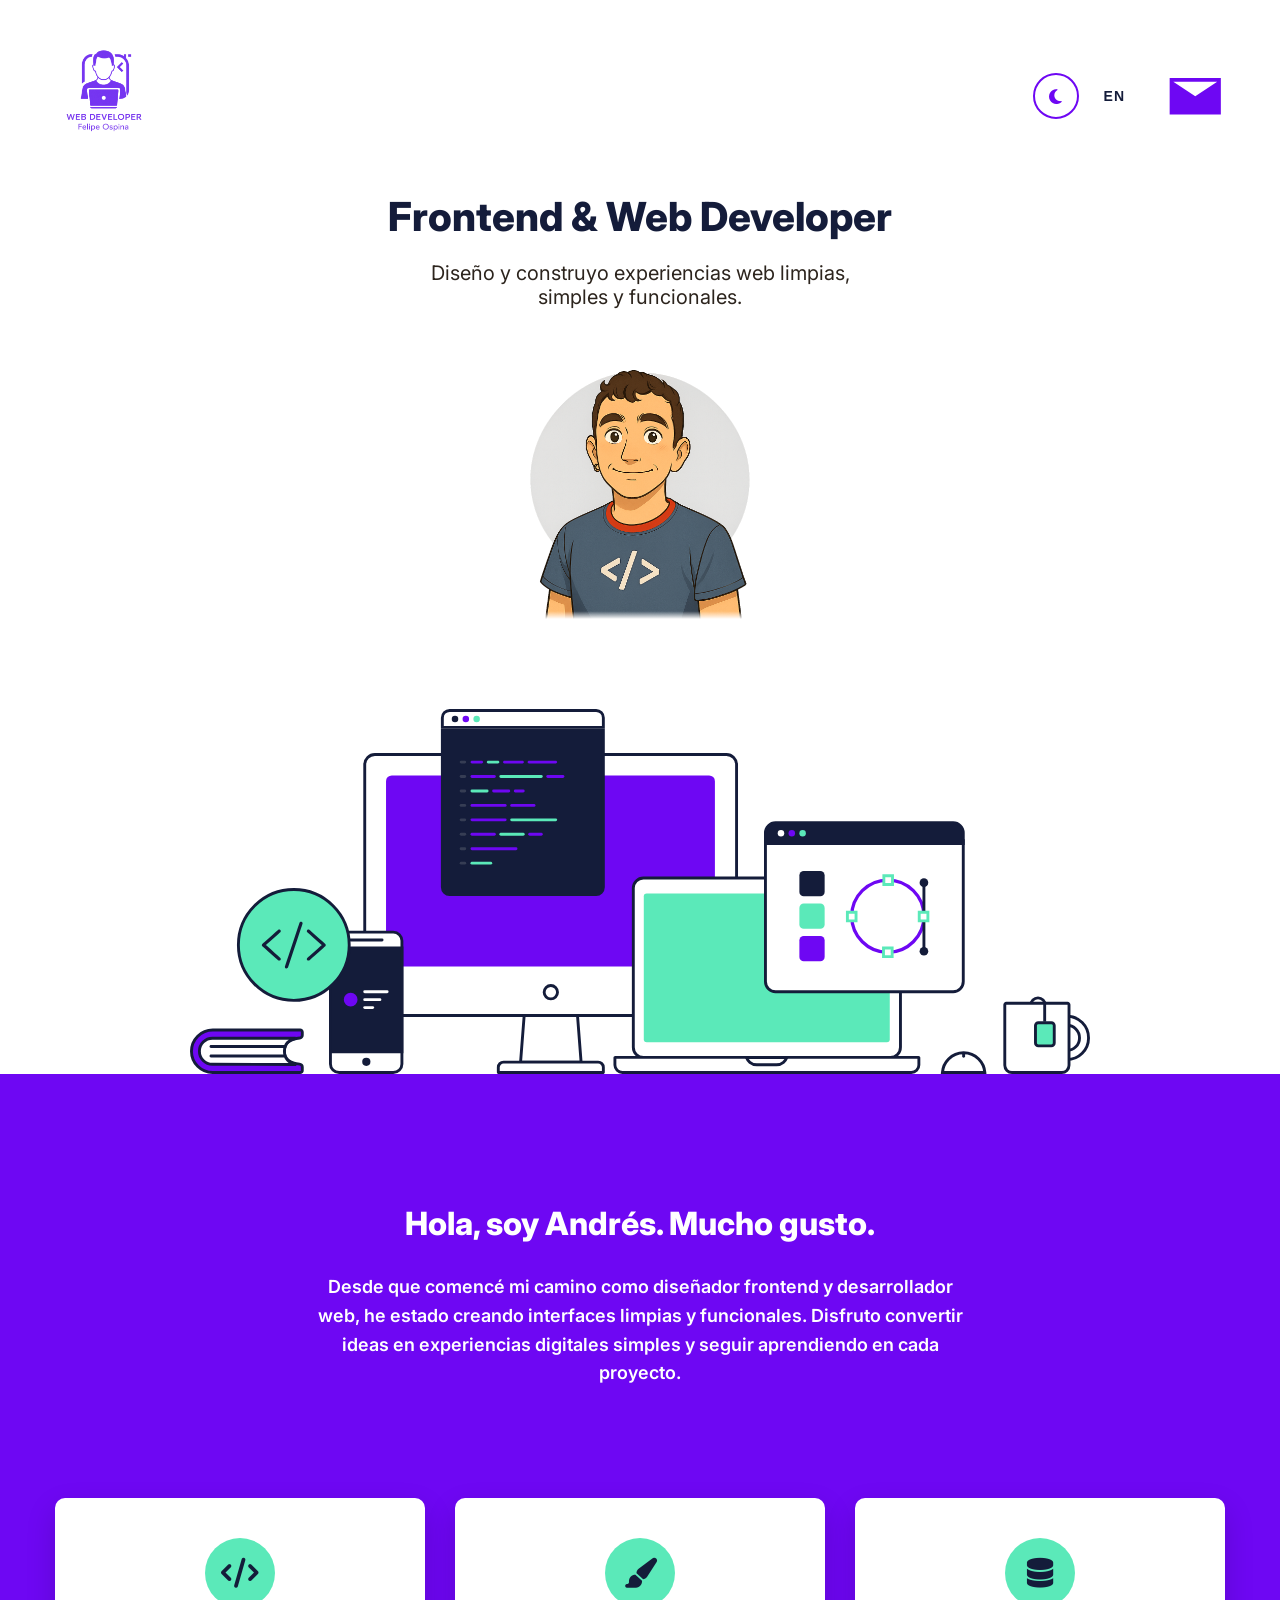
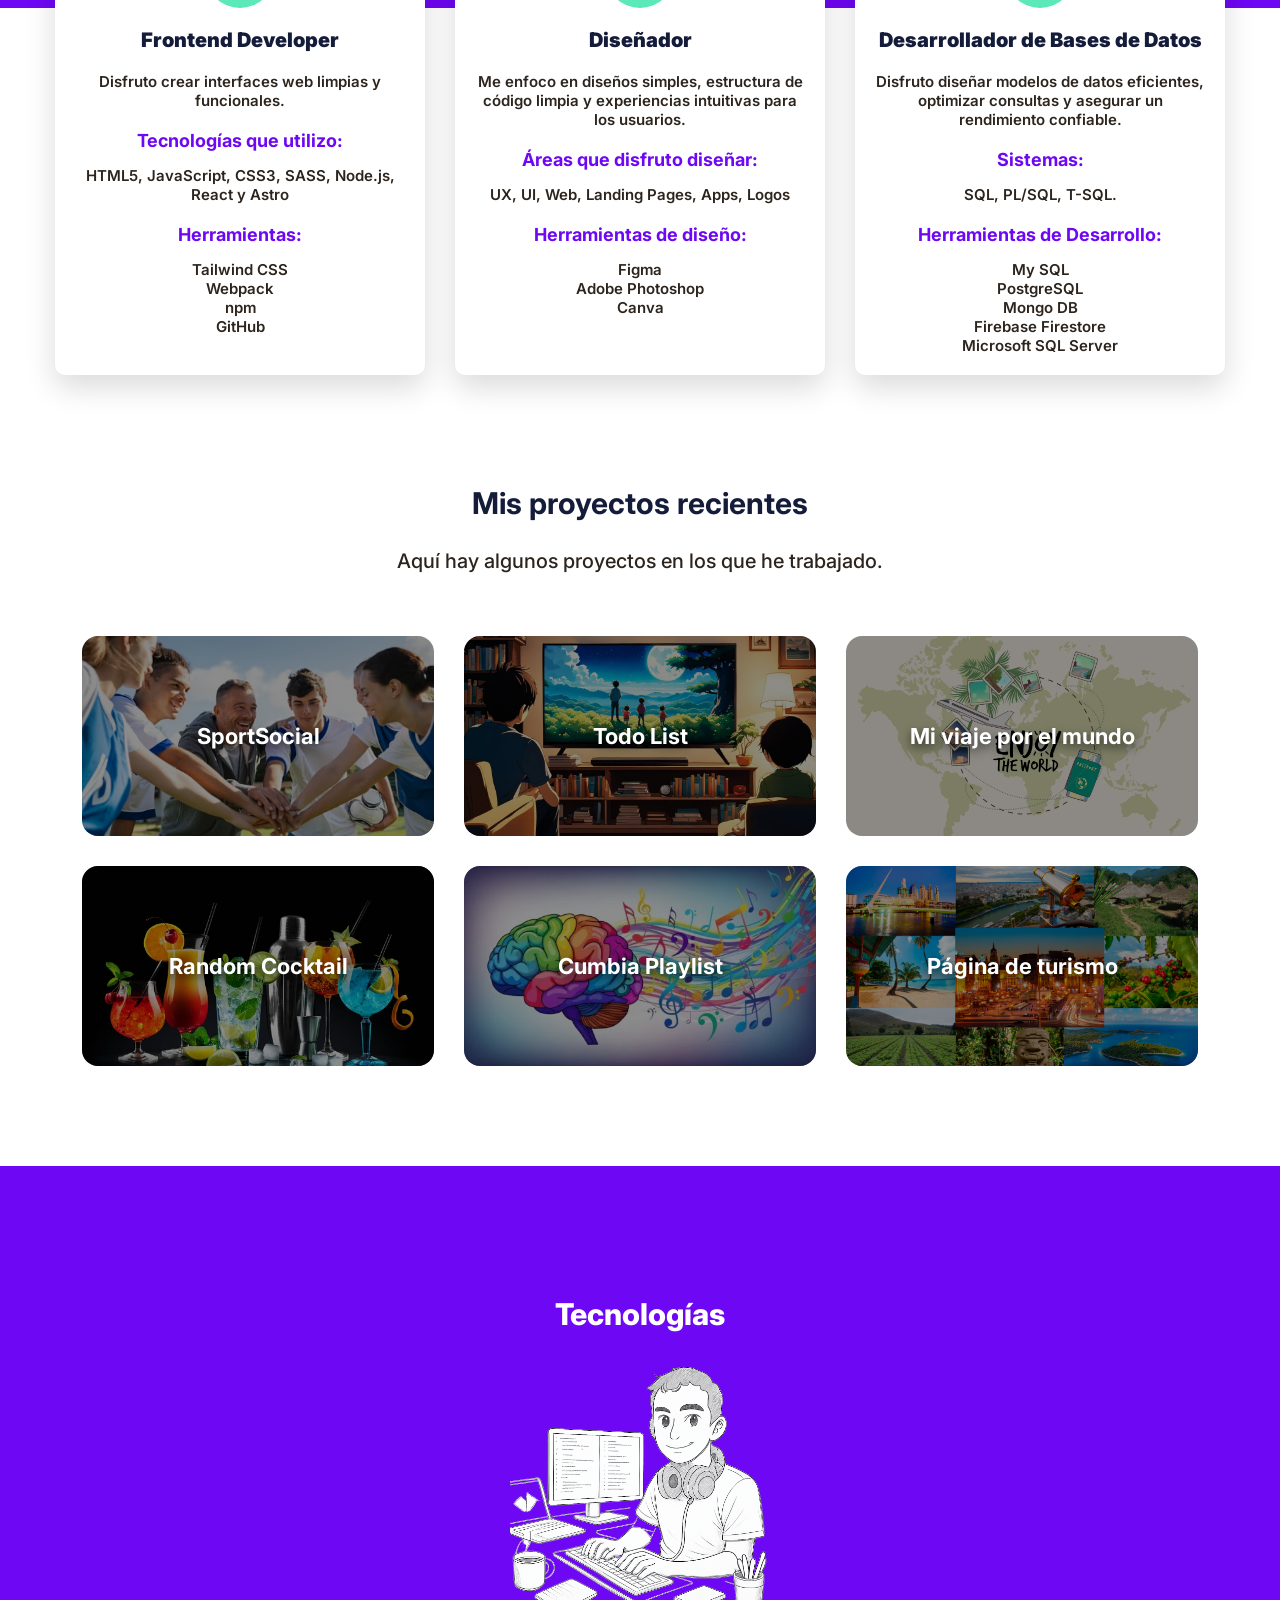
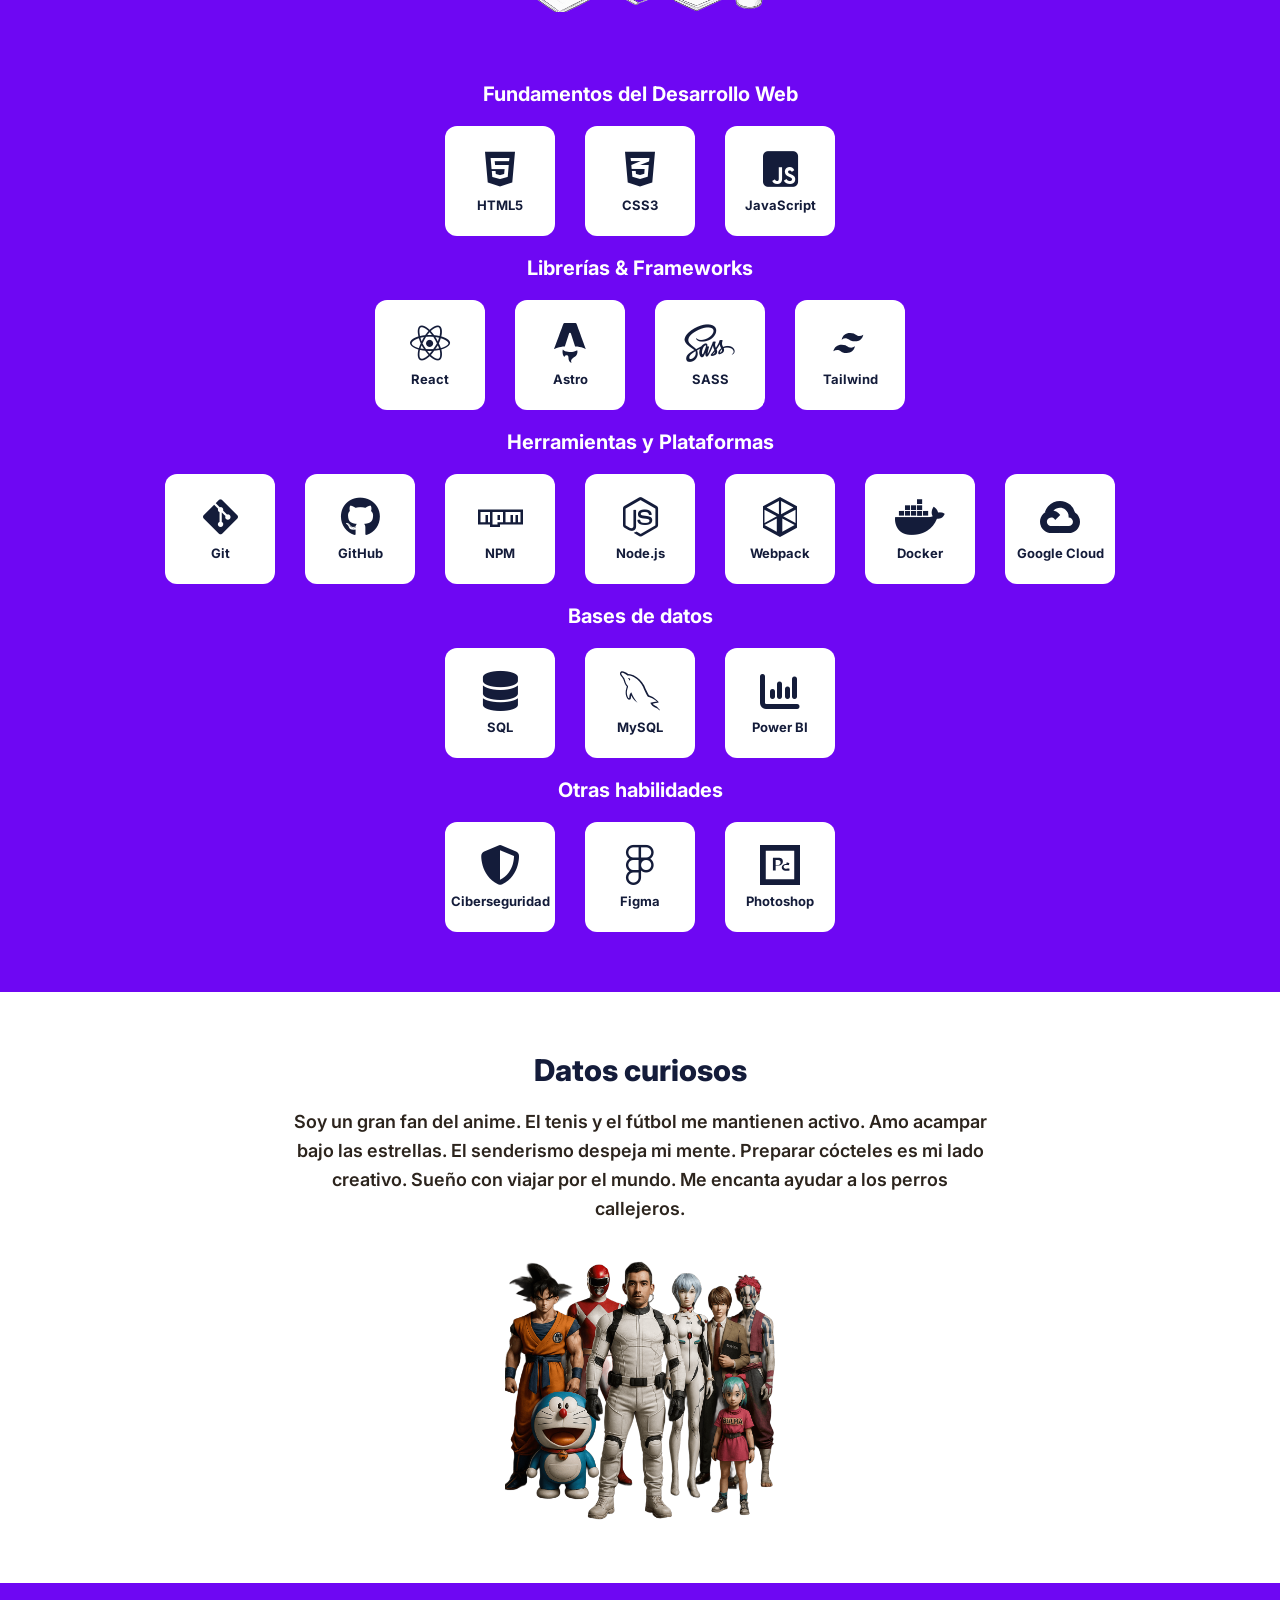
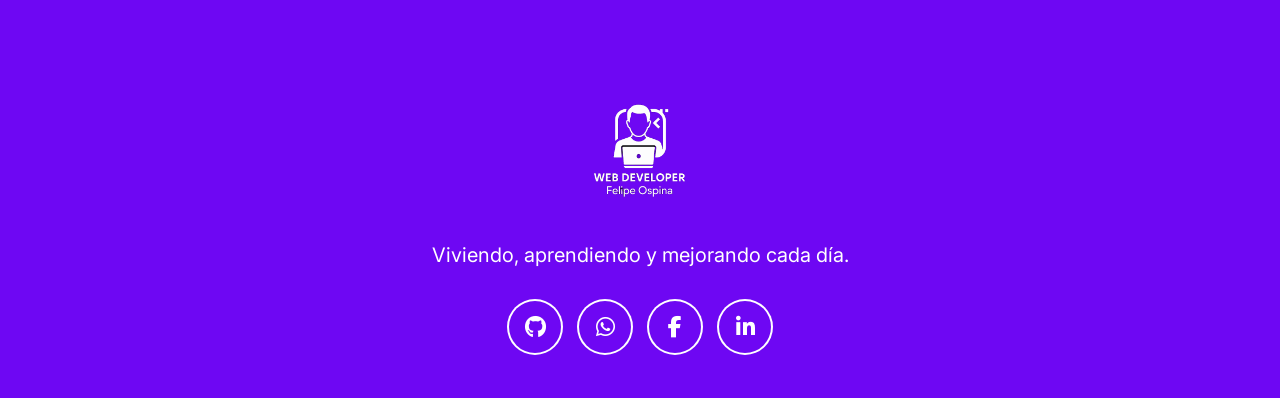
==== index.html @ 02efa815 "Create to project" ====
<!doctype html>
<html lang="es">
  <head>
    <meta charset="UTF-8" />
    <meta name="viewport" content="width=device-width, initial-scale=1.0" />
    <title>Andrés Ospina | Web Developer</title>
    <link rel="icon" href="assets/icons/logo-purple.png" type="image/x-icon" />
    <link rel="preconnect" href="https://fonts.googleapis.com" />
    <link rel="preconnect" href="https://fonts.gstatic.com" crossorigin />
    <link
      href="https://fonts.googleapis.com/css2?family=Inter:ital,opsz,wght@0,14..32,100..900;1,14..32,100..900&display=swap"
      rel="stylesheet"
    />
    <link rel="stylesheet" href="/styles/index.css" />
    <link
      rel="stylesheet"
      href="styles/index-tablet.css"
      media="(min-width: 768px)"
    />
    <link
      rel="stylesheet"
      href="styles/index-desktop.css"
      media="(min-width: 1024px)"
    />
    <link
      rel="stylesheet"
      href="https://cdnjs.cloudflare.com/ajax/libs/font-awesome/6.5.0/css/all.min.css"
    />
  </head>
  <body>
    <header class="header" id="top">
      <div class="header-container">
        <!-- Logo -->
        <a href="index.html">
          <img
            src="assets/icons/logo-purple.png"
            alt="Logo"
            class="header-logo"
          />
        </a>

        <!-- Lado derecho -->
        <div class="header-actions">
          <button
            id="theme-toggle"
            aria-label="Cambiar tema"
            aria-pressed="false"
          >
            <i class="fa-solid fa-circle-half-stroke fa-moon"></i>
          </button>

          <button id="lang-toggle" class="lang-btn" aria-label="Cambiar idioma">
            EN
          </button>

          <a
            href="contact.html"
            class="header-mail"
            aria-label="Envíame un mensaje"
          >
            <svg
              role="img"
              viewBox="0 0 24 24"
              xmlns="http://www.w3.org/2000/svg"
            >
              <title>Contacto</title>
              <path
                fill="currentColor"
                d="M1.5 4.5h21v15h-21v-15zm10.5 7.5L21 6H3l9 6z"
              />
            </svg>
            <span class="tooltip" data-i18n="header.contact">Contáctame</span>
          </a>
        </div>
      </div>
    </header>

    <main class="main">
      <section class="hero">
        <h1 data-i18n="hero.title">Diseñador Frontend & Desarrollador Web</h1>

        <p data-i18n="hero.subtitle">
          Diseño y construyo experiencias web limpias, simples y funcionales.
        </p>

        <img
          src="assets/images/dev-transparente.png"
          alt="Developer illustration"
        />
      </section>

      <section class="devices">
        <img src="assets/images/hero-devices.svg" alt="Devices illustration" />
      </section>

      <section class="about">
        <h1 data-i18n="about.title">Hola, soy Andrés. Mucho gusto.</h1>

        <p data-i18n="about.text">
          Desde que comencé mi camino como diseñador frontend y desarrollador
          web, he estado creando interfaces limpias y funcionales. Disfruto
          convertir ideas en experiencias digitales simples y seguir aprendiendo
          en cada proyecto.
        </p>
      </section>

      <section class="cards-section">
        <div class="cards-container">
          <!-- Tarjeta 1 -->
          <div class="card">
            <section class="icon-section">
              <div class="icon-circle"><i class="fas fa-code"></i></div>
            </section>
            <h3 data-i18n="card1.title">Frontend Developer</h3>
            <p data-i18n="card1.desc">
              Disfruto crear interfaces web limpias y funcionales...
            </p>
            <h2 data-i18n="card1.techTitle">Tecnologías que utilizo:</h2>
            <p>HTML5, JavaScript, CSS3, SASS, Node.js, React y Astro</p>
            <h2 data-i18n="card1.toolsTitle">Herramientas:</h2>
            <ul>
              <li>Tailwind CSS</li>
              <li>Webpack</li>
              <li>npm</li>
              <li>GitHub</li>
            </ul>
          </div>

          <!-- Tarjeta 2 -->
          <div class="card">
            <section class="icon-section">
              <div class="icon-circle"><i class="fas fa-paint-brush"></i></div>
            </section>
            <h3 data-i18n="card2.title">Diseñador</h3>
            <p data-i18n="card2.desc">
              Me enfoco en diseños simples, estructura de código limpia y
              experiencias intuitivas para los usuarios.
            </p>
            <h2 data-i18n="card2.areasTitle">Áreas que disfruto diseñar:</h2>
            <p>UX, UI, Web, Landing Pages, Apps, Logos</p>
            <h2 data-i18n="card2.toolsTitle">Herramientas de diseño:</h2>
            <ul>
              <li>Figma</li>
              <li>Adobe Photoshop</li>
              <li>Canva</li>
            </ul>
          </div>

          <!-- Tarjeta 3 -->
          <div class="card">
            <section class="icon-section">
              <div class="icon-circle"><i class="fas fa-database"></i></div>
            </section>
            <h3 data-i18n="card3.title">Bases de Datos</h3>
            <p data-i18n="card3.desc">
              Disfruto diseñar modelos de datos eficientes, optimizar consultas
              y asegurar un rendimiento confiable.
            </p>
            <h2 data-i18n="card3.systemsTitle">Sistemas:</h2>
            <p>SQL, PL/SQL, T-SQL.</p>
            <h2 data-i18n="card3.toolsTitle">Herramientas de Desarrollo:</h2>
            <ul>
              <li>My SQL</li>
              <li>PostgreSQL</li>
              <li>Mongo DB</li>
              <li>Firebase Firestore</li>
              <li>Microsoft SQL Server</li>
            </ul>
          </div>
        </div>
      </section>

      <section class="projects">
        <div class="projects-header">
          <h1 data-i18n="projects.title">Mis proyectos recientes</h1>
          <h2 data-i18n="projects.subtitle">
            Aquí hay algunos proyectos en los que he trabajado.
          </h2>
        </div>

        <div class="container-cards-projects">
          <!-- SportSocial -->
          <div class="project-card">
            <div class="card-bg bg-sportsocial">
              <h3 class="card-title">SportSocial</h3>
            </div>

            <div class="card-content-projects">
              <p class="card-description" data-i18n="projects.sport.desc">
                App para encuentros deportivos.
              </p>
              <h2 data-i18n="projects.sport.tech"></h2>


              <div class="card-links">
                <a
                  data-i18n="projects.visit"
                  href="https://ospinafelipedev.github.io/sport-social-app/"
                  target="_blank"
                  class="visit-link"
                >
                  Visitar sitio
                </a>

                <a
                  href="https://github.com/OspinaFelipeDev/sport-social-app/tree/main"
                  target="_blank"
                  class="github-link"
                  data-i18n-aria="projects.github"
                  aria-label="Repositorio en GitHub"
                >
                  <i class="fa-brands fa-github"></i>
                </a>
              </div>
            </div>
          </div>

          <!-- Todo List -->
          <div class="project-card">
            <div class="card-bg bg-todolist">
              <h3 class="card-title">Todo List</h3>
            </div>

            <div class="card-content-projects">
              <p class="card-description" data-i18n="projects.todo.desc">
                Lista para controlar series de anime.
              </p>
              <h2 data-i18n="projects.todo.tech"></h2>


              <div class="card-links">
                <a
                  data-i18n="projects.visit"
                  href="https://ospinafelipedev.github.io/Anime-List/"
                  target="_blank"
                  class="visit-link"
                ></a>
                <a
                  href="https://github.com/OspinaFelipeDev/Anime-List"
                  target="_blank"
                  class="github-link"
                  data-i18n-aria="projects.github"
                  aria-label="Repositorio en GitHub"
                >
                  <i class="fa-brands fa-github"></i>
                </a>
              </div>
            </div>
          </div>

          <!-- Viajes -->
          <div class="project-card">
            <div class="card-bg bg-viajes">
              <h3 class="card-title" data-i18n="projects.travel.title">
                Mi viaje por el mundo
              </h3>
            </div>

            <div class="card-content-projects">
              <p class="card-description" data-i18n="projects.travel.desc">
                Página con galería de fotos de mis viajes.
              </p>
              <h2 data-i18n="projects.travel.tech"></h2>


              <div class="card-links">
                <a
                  data-i18n="projects.visit"
                  href="https://ospinafelipedev.github.io/galeria-mi-viaje-mundo/"
                  target="_blank"
                  class="visit-link"
                ></a>
                <a
                  href="https://github.com/OspinaFelipeDev/galeria-mi-viaje-mundo"
                  target="_blank"
                  class="github-link"
                  data-i18n-aria="projects.github"
                  aria-label="Repositorio en GitHub"
                >
                  <i class="fa-brands fa-github"></i>
                </a>
              </div>
            </div>
          </div>

          <!-- Cocktail -->
          <div class="project-card">
            <div class="card-bg bg-cocktail">
              <h3 class="card-title">Random Cocktail</h3>
            </div>

            <div class="card-content-projects">
              <p class="card-description" data-i18n="projects.cocktail.desc">
                Página con miles de recetas de cócteles.
              </p>

              <h2 data-i18n="projects.cocktail.tech"></h2>


              <div class="card-links">
                <a
                  data-i18n="projects.visit"
                  href="https://ospinafelipedev.github.io/random-cocktail/"
                  target="_blank"
                  class="visit-link"
                ></a>
                <a
                  href="https://github.com/OspinaFelipeDev/random-cocktail"
                  target="_blank"
                  class="github-link"
                  data-i18n-aria="projects.github"
                  aria-label="Repositorio en GitHub"
                >
                  <i class="fa-brands fa-github"></i>
                </a>
              </div>
            </div>
          </div>

          <!-- Cumbia -->
          <div class="project-card">
            <div class="card-bg bg-cumbia">
              <h3 class="card-title">Cumbia Playlist</h3>
            </div>

            <div class="card-content-projects">
              <p class="card-description" data-i18n="projects.cumbia.desc">
                Reproductor de música con la mejor cumbia caucana.
              </p>

              <h2 data-i18n="projects.cumbia.tech"></h2>


              <div class="card-links">
                <a
                  data-i18n="projects.visit"
                  href="https://ospinafelipedev.github.io/Reproducto_cumbia/"
                  target="_blank"
                  class="visit-link"
                ></a>
                <a
                  href="https://github.com/OspinaFelipeDev/Reproducto_cumbia"
                  target="_blank"
                  class="github-link"
                  data-i18n-aria="projects.github"
                  aria-label="Repositorio en GitHub"
                >
                  <i class="fa-brands fa-github"></i>
                </a>
              </div>
            </div>
          </div>

          <!-- Turismo -->
          <div class="project-card">
            <div class="card-bg bg-turismo">
              <h3 class="card-title" data-i18n="projects.tourism.title">
                Página de turismo
              </h3>
            </div>

            <div class="card-content-projects">
              <p class="card-description" data-i18n="projects.tourism.desc">
                Página web de turismo.
              </p>

              <h2 data-i18n="projects.tourism.tech"></h2>


              <div class="card-links">
                <a
                  data-i18n="projects.visit"
                  href="https://ospinafelipedev.github.io/viajes-felipe/"
                  target="_blank"
                  class="visit-link"
                ></a>
                <a
                  href="https://github.com/OspinaFelipeDev/viajes-felipe"
                  target="_blank"
                  class="github-link"
                  data-i18n-aria="projects.github"
                  aria-label="Repositorio en GitHub"
                >
                  <i class="fa-brands fa-github"></i>
                </a>
              </div>
            </div>
          </div>
        </div>
      </section>

      <section class="stack">
        <div class="stack-header">
          <h1 data-i18n="stack.title">Tecnologías</h1>
          <img src="assets/images/tech-img.png" alt="Profile photo" />
        </div>

        <section class="tech">
          <!-- Fundamentos -->
          <h2 class="tech-subtitle" data-i18n="stack.fundamentals">
            Fundamentos del Desarrollo Web
          </h2>
          <div class="tech-icons">
            <div class="icon html">
              <i class="fab fa-html5"></i>
              <p>HTML5</p>
            </div>
            <div class="icon css">
              <i class="fab fa-css3-alt"></i>
              <p>CSS3</p>
            </div>
            <div class="icon js">
              <i class="fab fa-js-square"></i>
              <p>JavaScript</p>
            </div>
          </div>

          <!-- Librerías & Frameworks -->
          <h2 class="tech-subtitle" data-i18n="stack.frameworks">
            Librerías & Frameworks
          </h2>
          <div class="tech-icons">
            <div class="icon react">
              <i class="fab fa-react"></i>
              <p>React</p>
            </div>

            <div class="icon astro">
              <svg
                class="astro-icon"
                viewBox="0 0 85 107"
                xmlns="http://www.w3.org/2000/svg"
                aria-label="Astro"
              >
                <path
                  fill="currentColor"
                  d="M27.59 91.136c-4.834-4.418-6.246-13.703-4.232-20.429 3.492 4.241 8.33 5.584 13.342 6.343 7.737 1.17 15.336.732 22.523-2.804.822-.405 1.582-.943 2.48-1.489.675 1.957.85 3.932.615 5.943-.573 4.896-3.01 8.678-6.885 11.545-1.55 1.147-3.19 2.172-4.79 3.253-4.917 3.323-6.247 7.22-4.4 12.888.044.139.084.277.183.614-2.51-1.124-4.344-2.76-5.742-4.911-1.475-2.27-2.177-4.78-2.214-7.498-.019-1.322-.019-2.656-.197-3.96-.434-3.178-1.926-4.601-4.737-4.683-2.884-.084-5.166 1.699-5.771 4.507-.046.216-.113.429-.18.68l.004.001ZM0 69.587s14.314-6.973 28.668-6.973L39.49 29.12c.405-1.62 1.588-2.72 2.924-2.72 1.335 0 2.518 1.1 2.924 2.72L56.16 62.614c17 0 28.668 6.973 28.668 6.973S60.514 3.352 60.467 3.219C59.769 1.261 58.591 0 57.003 0H27.827c-1.588 0-2.718 1.261-3.464 3.22C24.311 3.35 0 69.586 0 69.586Z"
                />
              </svg>
              <p>Astro</p>
            </div>

            <div class="icon sass">
              <i class="fab fa-sass"></i>
              <p>SASS</p>
            </div>

            <div class="icon tailwind">
              <svg
                role="img"
                viewBox="0 0 24 24"
                xmlns="http://www.w3.org/2000/svg"
                aria-label="Tailwind CSS"
              >
                <title>Tailwind CSS</title>
                <path
                  fill="currentColor"
                  d="M12 6c-2.667 0-4.333 1.333-5 4 1-.667 2-.917 3-.75 .57.095.978.371 1.43.676 .734.496 1.58 1.074 3.57 1.074 2.667 0 4.333-1.333 5-4 -1 .667-2 .917-3 .75 -.57-.095-.978-.371-1.43-.676 -.734-.496-1.58-1.074-3.57-1.074z M7 13c-2.667 0-4.333 1.333-5 4 1-.667 2-.917 3-.75 .57.095.978.371 1.43.676 .734.496 1.58 1.074 3.57 1.074 2.667 0 4.333-1.333 5-4 -1 .667-2 .917-3 .75 -.57-.095-.978-.371-1.43-.676 -.734-.496-1.58-1.074-3.57-1.074z"
                />
              </svg>
              <p>Tailwind</p>
            </div>
          </div>

          <!-- Herramientas -->
          <h2 class="tech-subtitle" data-i18n="stack.tools">
            Herramientas y Plataformas
          </h2>
          <div class="tech-icons">
            <div class="icon git">
              <i class="fab fa-git-alt"></i>
              <p>Git</p>
            </div>
            <div class="icon github">
              <i class="fab fa-github"></i>
              <p>GitHub</p>
            </div>
            <div class="icon npm">
              <i class="fab fa-npm"></i>
              <p>NPM</p>
            </div>
            <div class="icon node">
              <i class="fab fa-node-js"></i>
              <p>Node.js</p>
            </div>
            <div class="icon webpack">
              <svg
                role="img"
                viewBox="0 0 24 24"
                xmlns="http://www.w3.org/2000/svg"
                aria-label="Webpack"
              >
                <title>Webpack</title>
                <path
                  fill="currentColor"
                  d="M22.198 18.498L12 23.939 1.802 18.498l-.002-12.996L12 .061l10.2 5.441-.002 12.996zM11.344 2.34L3.949 6.365l7.395 4.026V2.34zm1.312 0v8.051l7.395-4.026L12.656 2.34zM2.68 7.585v8.05l7.395-4.025L2.68 7.585zm18.64 0l-7.395 4.025 7.395 4.025v-8.05zm-18.64 9.27l7.395 4.025v-8.05L2.68 16.855zm10.707 4.025l7.395-4.025-7.395-4.025v8.05z"
                />
              </svg>
              <p>Webpack</p>
            </div>

            <div class="icon docker">
              <i class="fab fa-docker"></i>
              <p>Docker</p>
            </div>
            <div class="icon cloud">
              <svg
                class="cloud-icon"
                viewBox="0 -25 256 256"
                preserveAspectRatio="xMidYMid"
                xmlns="http://www.w3.org/2000/svg"
                aria-label="Google Cloud"
              >
                <path
                  fill="currentColor"
                  d="m170.252 56.819 22.253-22.253 1.483-9.37C153.437-11.677 88.976-7.496 52.42 33.92 42.267 45.423 34.734 59.764 30.717 74.573l7.97-1.123 44.505-7.34 3.436-3.513c19.797-21.742 53.27-24.667 76.128-6.168l7.496.39Z"
                />
                <path
                  fill="currentColor"
                  d="M224.205 73.918a100.249 100.249 0 0 0-30.217-48.722l-31.232 31.232a55.515 55.515 0 0 1 20.379 44.037v5.544c15.35 0 27.797 12.445 27.797 27.796 0 15.352-12.446 27.485-27.797 27.485h-55.671l-5.466 5.934v33.34l5.466 5.231h55.67c39.93.311 72.553-31.494 72.864-71.424a72.303 72.303 0 0 0-31.793-60.453"
                />
                <path
                  fill="currentColor"
                  d="M71.87 205.796h55.593V161.29H71.87a27.275 27.275 0 0 1-11.399-2.498l-7.887 2.42-22.409 22.253-1.952 7.574c12.567 9.489 27.9 14.825 43.647 14.757"
                />
                <path
                  fill="currentColor"
                  d="M71.87 61.425C31.94 61.664-.237 94.228.001 134.159a72.301 72.301 0 0 0 28.222 56.88l32.248-32.246c-13.99-6.322-20.208-22.786-13.887-36.776 6.32-13.99 22.786-20.208 36.775-13.888a27.796 27.796 0 0 1 13.887 13.888l32.248-32.248A72.224 72.224 0 0 0 71.87 61.425"
                />
              </svg>
              <p>Google Cloud</p>
            </div>
          </div>

          <!-- Base de datos -->
          <h2 class="tech-subtitle" data-i18n="stack.database">
            Bases de datos
          </h2>
          <div class="tech-icons">
            <div class="icon sql">
              <i class="fas fa-database"></i>
              <p>SQL</p>
            </div>
            <div class="icon mysql">
              <svg
                role="img"
                viewBox="0 0 256 252"
                xmlns="http://www.w3.org/2000/svg"
                aria-label="MySQL"
              >
                <title>MySQL</title>
                <path
                  fill="currentColor"
                  d="M236 194c-14 0-25 1-34 5-3 1-7 1-7 4l3 6c2 3 5 8 9 11l11 8 21 10 11 9 6 4-3-6-5-5c-5-7-11-13-18-18-6-3-18-9-20-15h-1l12-3 18-3 8-2v-2l-9-10c-8-8-18-15-28-22l-18-8c-2-1-6-2-7-4l-7-13-15-30-8-20c-18-30-38-48-68-65-6-4-14-5-22-7l-13-1-8-6C34 5 8-9 1 9c-5 11 7 22 11 28l9 13 3 9c3 8 5 17 9 24l6 10c2 2 4 3 5 6-3 4-3 9-4 13-7 20-4 44 5 59 2 4 9 14 18 10 8-3 6-13 8-22l1-4 8 14c5 9 14 18 22 24 4 3 8 8 13 10l-4-4-9-10c-8-10-14-21-20-32l-7-17-3-6c-3 4-7 7-9 12-3 7-3 17-4 26h-1c-6-1-8-7-10-12-5-12-6-32-1-46 1-4 6-15 4-19-1-3-4-5-6-7l-7-12-10-30-9-13c-3-5-7-8-10-14-1-2-2-5 0-7l2-2c2-2 9 0 11 1 6 3 12 5 17 9l8 6h4c6 1 12 0 17 2 9 3 18 7 25 12 23 14 42 35 54 59 3 4 3 8 5 12l12 26c4 8 7 16 12 23 3 4 14 6 18 8l12 4 18 12c2 2 11 7 12 10Z"
                />
                <path
                  fill="currentColor"
                  d="m58 43-7 1 6 7 4 9v-1c3-1 4-4 4-8l-2-4-5-4Z"
                />
              </svg>
              <p>MySQL</p>
            </div>
            <div class="icon bi">
              <i class="fa-solid fa-chart-column"></i>
              <p>Power BI</p>
            </div>
          </div>

          <!-- Otras habilidades -->
          <h2 class="tech-subtitle" data-i18n="stack.other">
            Otras habilidades
          </h2>
          <div class="tech-icons">
            <div class="icon ciberseguridad">
              <i class="fas fa-shield-alt"></i>
              <p>Ciberseguridad</p>
            </div>
            <div class="icon figma">
              <i class="fab fa-figma"></i>
              <p>Figma</p>
            </div>
            <div class="icon photoshop">
              <svg
                role="img"
                viewBox="0 0 24 24"
                fill="currentColor"
                xmlns="http://www.w3.org/2000/svg"
              >
                <title>Adobe Photoshop</title>
                <path
                  d="M0 0v24h24V0H0zm20.54 20.54H3.46V3.46h17.08v17.08zM7.75 16.34v-8.7h3.18c.54 0 .99.06 1.33.18.34.12.62.29.84.5.21.21.37.45.47.72.1.27.15.55.15.85 0 .34-.06.65-.17.94-.11.29-.28.54-.5.76-.22.22-.5.4-.83.53-.34.13-.73.2-1.17.2H9.4v3.02H7.75zm1.65-4.4h1.38c.25 0 .47-.03.67-.1.2-.07.37-.17.5-.31.13-.14.23-.31.3-.5.07-.19.1-.4.1-.63 0-.42-.13-.74-.38-.98-.26-.24-.65-.36-1.17-.36H9.4v2.88zm6.56-1.37c.37 0 .7.03.98.1.28.06.52.13.7.21l-.32 1.28c-.2-.07-.42-.13-.66-.17-.24-.04-.5-.06-.78-.06-.32 0-.59.03-.8.1-.21.07-.38.16-.51.27-.13.11-.23.23-.29.36-.06.13-.09.27-.09.41 0 .22.06.42.18.59.12.17.31.3.55.4.24.09.54.14.9.14.37 0 .7-.03.99-.1.29-.06.52-.13.7-.2l.28 1.27c-.14.07-.36.15-.67.23-.31.08-.7.12-1.19.12-.58 0-1.08-.08-1.5-.24-.42-.16-.75-.39-1-.68a1.75 1.75 0 01-.36-1.1c0-.42.11-.78.33-1.08.22-.3.54-.53.95-.7.42-.17.91-.25 1.47-.25z"
                />
              </svg>
              <p>Photoshop</p>
            </div>
          </div>
        </section>
      </section>

      <section class="random-facts">
        <h1 data-i18n="facts.title">Datos curiosos</h1>
        <div>
          <p data-i18n="facts.text">
            Soy un gran fan del anime. El tenis y el fútbol me mantienen activo.
            Amo acampar bajo las estrellas. El senderismo despeja mi mente.
            Preparar cócteles es mi lado creativo. Sueño con viajar por el
            mundo. Me encanta ayudar a los perros callejeros.
          </p>
          <img src="assets/images/anime-fan-1.png" alt="" />
        </div>
      </section>
    </main>

    <footer>
      <div class="footer-info">
        <img src="assets/icons/todo-fondo.png" alt="Logo" />
        <p data-i18n="footer.text">
          Viviendo, aprendiendo y mejorando cada día.
        </p>
      </div>

      <div class="socials">
        <ul>
          <li>
            <a
              href="https://github.com/OspinaFelipeDev"
              target="_blank"
              aria-label="GitHub"
            >
              <i class="fa-brands fa-github"></i>
            </a>
          </li>

          <li>
            <a
              href="https://wa.me/573134802365"
              target="_blank"
              aria-label="WhatsApp"
            >
              <i class="fa-brands fa-whatsapp"></i>
            </a>
          </li>

          <li>
            <a
              href="https://www.facebook.com/share/1EJAxKZYDe/"
              target="_blank"
              aria-label="Facebook"
            >
              <i class="fa-brands fa-facebook-f"></i>
            </a>
          </li>

          <li>
            <a
              href="https://www.linkedin.com/in/andr%C3%A9s-felipe-cubillos-ospina-9619962a3/"
              target="_blank"
              aria-label="LinkedIn"
            >
              <i class="fa-brands fa-linkedin-in"></i>
            </a>
          </li>
        </ul>
      </div>

      <a href="#top" class="back-to-top" aria-label="Back to top">
        <i class="fas fa-arrow-up"></i>
      </a>
    </footer>

    <script src="js/backToTop.js"></script>
    <script src="js/theme.js"></script>
    <script src="js/language.js"></script>
  </body>
</html>
---- styles/index.css ----
* {
  box-sizing: border-box;
  margin: 0;
  padding: 0;
}

html {
  font-size: 62.5%;
  font-family: "Inter", sans-serif;
  scroll-behavior: smooth;
}

:root {
  /* 🎨 Colores base */
  --bg-primary: #ffffff;
  --bg-secondary: #f8f9fc;
  --bg-card: #ffffff;

  --text-primary: #141c3a;
  --text-secondary: #2c241d;

  --accent: #6e07f3;

  --white: #ffffff;

  --overlay-bg: #141c3a;

  --section-accent-bg: #6e07f3;
}

body.dark {
  --bg-primary: #0f172a;      /* fondo principal */
  --bg-secondary: #1e293b;
  --bg-card: #1e293b;

  --text-primary: #f8fafc;
  --text-secondary: #cbd5e1;

  --accent: #8b5cf6;

  --overlay-bg: #0b1220;

  --section-accent-bg: #1a2236;  /* 👈 NUEVO */
}

body.dark .card {
  box-shadow: 0 12px 30px rgba(0, 0, 0, 0.6);
}

body.dark .about p {
  color: var(--text-secondary);
}

body {
  background-color: var(--bg-primary);
  color: var(--text-primary);
  transition: background-color 0.4s ease, color 0.4s ease;
}

.header {
  width: 100%;
  padding: 1rem 2rem;
}

.header-container {
  display: flex;
  justify-content: space-between;
  /* izquierda / derecha */
  align-items: center;
  max-width: 1200px;
  margin: 2rem auto;
}

/* Ambas imágenes del mismo tamaño */
.header-logo {
  width: 90px;
  height: 90px;
  object-fit: contain;
}

.header-mail {
  width: 60px;
  height: 60px;
  color: var(--accent);
  display: flex;
  align-items: center;
  justify-content: center;
  border-radius: 50%;
  transition: transform 0.3s ease, background-color 0.3s ease, color 0.3s ease;

  /* 👇 animación al cargar */
  animation: pulse-once 1.8s ease-out 1 2s;
  position: relative;
  will-change: transform;
}

.header-mail svg {
  width: 60%;
  height: 60%;
}

.header-actions {
  display: flex;
  align-items: center;
  gap: 1.5rem;
}

#theme-toggle {
  width: 46px;
  height: 46px;
  border-radius: 50%;
  border: 2px solid var(--accent);
  background: transparent;
  color: var(--accent);
  font-size: 1.7rem;
  cursor: pointer;

  display: flex;
  align-items: center;
  justify-content: center;

  transition: 
    background-color 0.3s ease,
    color 0.3s ease,
    transform 0.2s ease,
    box-shadow 0.3s ease;
}

#theme-toggle i {
  transition: transform 0.4s ease, opacity 0.3s ease;
}

#theme-toggle:hover {
  background: var(--accent);
  color: var(--text-on-accent);
  transform: translateY(-2px);
  box-shadow: 0 6px 18px rgba(110, 7, 243, 0.25);
}

#theme-toggle:active {
  transform: scale(0.92);
}

/* Estado cuando está en modo oscuro */
body.dark #theme-toggle {
  background: var(--accent);
  color: var(--text-on-accent);
}

/* Animación de rotación del icono */
.rotate {
  transform: rotate(180deg) scale(1.2);
}

/* Tooltip */
.tooltip {
  position: absolute;
  bottom: -40px;
  left: 50%;
  transform: translateX(-50%) translateY(10px);
  background-color: var(--accent);
  color: var(--bg-primary);
  padding: 6px 12px;
  font-size: 0.8rem;
  border-radius: 6px;
  white-space: nowrap;
  opacity: 0;
  pointer-events: none;
  transition: opacity 0.3s ease, transform 0.3s ease;
}

/* Flechita */
.tooltip::before {
  content: "";
  position: absolute;
  top: -6px;
  left: 50%;
  transform: translateX(-50%);
  border-width: 6px;
  border-style: solid;
  border-color: transparent transparent var(--accent) transparent;
}

/* Mostrar en hover */
.header-mail:hover .tooltip {
  opacity: 1;
  transform: translateX(-50%) translateY(0);
}

@keyframes pulse-once {
  0% {
    transform: scale(1);
    box-shadow: 0 0 0 0 rgba(110, 7, 243, 0.5);
  }

  50% {
    transform: scale(1.08);
    box-shadow: 0 0 0 12px rgba(110, 7, 243, 0);
  }

  100% {
    transform: scale(1);
    box-shadow: 0 0 0 0 rgba(110, 7, 243, 0);
  }
}

.header-mail:hover {
  background-color: var(--accent);
  color: var(--bg-primary);
  transform: scale(1.1);
}

.header-mail:active {
  transform: scale(0.95);
}

.lang-btn {
  background: transparent;
  border: none;
  font-weight: 700;
  font-size: 1.4rem;
  cursor: pointer;
  color: var(--text-primary);
  letter-spacing: 1px;
  transition: color 0.3s ease, transform 0.2s ease;
  padding: 6px 10px;
  border-radius: 6px;
}

.lang-btn:hover {
  transform: translateY(-2px);
  background: var(--accent);
  color: white;
}

.lang-btn:active {
  transform: scale(0.95);
}

/* Contenedor principal */
.main {
  /* ocupa toda la pantalla */
  display: flex;
  justify-content: center;
  flex-direction: column;
  /* centro horizontal */
  align-items: center;
  /* centro vertical */
}

/* Hero */
.hero {
  display: flex;
  flex-direction: column;
  align-items: center;
  /* centra texto e imagen */
  text-align: center;
  max-width: 700px;
  margin-bottom: 3rem;
}

/* Título */
.hero h1 {
  font-size: clamp(2.8rem, 5vw, 3.8rem);
  font-weight: 800;
  margin-bottom: 2rem;
  color: var(--text-primary);
}

/* Texto */
.hero p {
  font-size: 1.8rem;
  font-weight: 600;
  max-width: 500px;
  margin-bottom: 5rem;
  color: var(--text-secondary);
  padding: 0 2.5rem;
}

/* Imagen */
.hero img {
  width: 260px;
  max-width: 100%;
  height: auto;
  -webkit-mask-image: linear-gradient(to bottom, black 92%, transparent);
  mask-image: linear-gradient(to bottom, black 97%, transparent);
  margin-bottom: 2rem;
}

.devices {
  display: flex;
  justify-content: center; /* centra horizontal */
  align-items: center;
  width: 100%;
  margin-top: 4rem;
  padding: 0 2rem;
}

.devices img {
  width: 900px; /* tamaño ideal desktop */
  max-width: 100%; /* responsive */
  height: auto;
}

.about {
  display: flex;
  flex-direction: column;
  align-items: center; /* centra horizontal */
  text-align: center;
  margin: 0 auto;
  padding: 6rem 2rem; /* espacio arriba y abajo */
  background: var(--section-accent-bg);
  position: relative;
  z-index: 1;
}

/* Título */
.about h1 {
  font-size: clamp(2.4rem, 4vw, 3.2rem);
  font-weight: 800;
  margin-bottom: 3rem;
  margin-top: 2rem;
  color: var(--white);
}

/* Texto */
.about p {
  font-size: 1.8rem;
  max-width: 650px;
  line-height: 1.6;
  color: var(--white);
  margin-bottom: 6rem;
}

.icon-circle {
  background-color: #5be9b9; /* color azul */
  width: 70px; /* tamaño del círculo */
  height: 70px;
  border-radius: 50%; /* hace que sea redondo */
  display: flex; /* para centrar el ícono */
  justify-content: center; /* centra horizontalmente */
  align-items: center; /* centra verticalmente */
  margin: 20px auto; /* margen y centrado */
}

.icon-circle i {
  color: var(--text-primary); /* color del ícono */
  font-size: 30px; /* tamaño del ícono */
}

.cards-section {
  text-align: center;
  margin-top: -150px;
}

.cards-container {
  display: flex; /* Activamos flexbox */
  flex-wrap: wrap; /* Permite que las tarjetas bajen a la siguiente línea */
  justify-content: center; /* Centra horizontalmente */
  gap: 30px;
  padding-top: 80px;
  position: relative;
  z-index: 2; /* Espacio entre tarjetas */
}

/* Opcional: limitar el ancho máximo de las tarjetas */
.card {
  background-color: var(--bg-card);
  border-radius: 10px;
  box-shadow: 0 12px 30px rgba(0, 0, 0, 0.15);
  padding: 20px;
  width: 270px;
  transition:
    transform 0.3s,
    box-shadow 0.3s;
}

.card h3 {
  color: var(--text-primary);
  font-size: 2rem;
  font-weight: 900;
  margin-bottom: 2rem;
}

.card p {
  color: var(--text-secondary);
  font-size: 1.5rem;
  font-weight: 600;
  margin-bottom: 2rem;
}

.card h2 {
  color: var(--accent);
  font-size: 1.8rem;
  margin-bottom: 1.5rem;
}

.card:hover {
  transform: translateY(-5px);
  box-shadow: 0 8px 20px rgba(0, 0, 0, 0.2);
}

ul {
  list-style: none;
}

li {
  color: var(--text-secondary);
  font-size: 1.5rem;
  font-weight: 600;
}

.projects {
  width: 100%;
  display: flex;
  flex-direction: column;
  align-items: center; /* centra horizontal */
  gap: 2rem;
  padding: 6rem 2rem;
  background-color: var(--bg-primary);
}

.projects-header {
  text-align: center;
  max-width: 800px;
}

.projects-header h1 {
  font-size: clamp(2.8rem, 5vw, 3.6rem);
  font-weight: 800;
  color: var(--text-primary);
}

.projects-header h2 {
  font-size: clamp(2rem, 3vw, 2rem);
  font-weight: 600;
  color: var(--text-secondary);
  line-height: 1.5;
  margin-top: 1rem;
}

.container-cards-projects {
  width: 100%;
  max-width: 1200px;
  display: flex;
  justify-content: center; /* centra horizontal */
  align-items: stretch;
  gap: 3rem;
  flex-wrap: wrap; /* permite bajar a otra fila */
  margin-top: 4rem;
}

.project-card {
  position: relative;
  width: 100%;
  max-width: 360px;
  min-height: 200px; /* altura mínima */
  border-radius: 16px;
  overflow: hidden;
  cursor: pointer;
  flex: 1 1 300px; /* responsive: 3 desktop / 2 tablet / 1 mobile */
  transition:
    transform 0.3s ease,
    box-shadow 0.3s ease;
}

.project-card:hover .card-bg {
  transform: scale(1.05);
  opacity: 0;
}

.card-bg {
  position: absolute;
  inset: 0;
  background-position: center;
  background-size: cover; /* 🔥 clave */
  background-repeat: no-repeat;
  display: flex;
  justify-content: center;
  align-items: center;
  transition:
    opacity 0.4s ease,
    transform 0.6s ease;
}

/* Overlay */
.card-bg::before {
  content: "";
  position: absolute;
  inset: 0;
  background: rgba(0, 0, 0, 0.45); /* controla aquí la oscuridad */
  z-index: 1;
}

.bg-sportsocial {
  background-image: url("../assets/images/sport-social.jpg");
}

.bg-todolist {
  background-image: url("../assets/images/list-2.webp");
}

.bg-viajes {
  background-image: url("../assets/images/viaje-mundo.jpg");
}

.bg-cocktail {
  background-image: url("../assets/images/random-cokctail.jpg");
}

.bg-cumbia {
  background-image: url("../assets/images/play-list.webp");
}

.bg-turismo {
  background-image: url("../assets/images/turismo.jpg");
}

.card-title {
  position: relative;
  z-index: 2;
  font-size: 2.2rem;
  font-weight: 700;
  color: var(--white);
  text-shadow: 0 4px 10px rgba(0, 0, 0, 0.6);
}

.card-content-projects {
  position: absolute;
  inset: 0;
  background: var(--overlay-bg);
  color: var(--white);
  padding: 3rem 2rem;
  display: flex;
  flex-direction: column;
  justify-content: space-between;
  opacity: 0;
  transition: opacity 0.4s ease;
}

.card-description {
  font-size: 1.6rem;
  font-weight: 600;
  line-height: 1.6;
  text-align: center;
}

.card-content-projects h2 {
  text-align: center;
  font-size: 1.4rem; /* opcional, ajusta si quieres */
  font-weight: 400;
  margin: 1rem 0;
}

.card-links {
  display: flex;
  justify-content: space-between;
  align-items: center;
}

.visit-link {
  font-size: 1.4rem;
  font-weight: 600;
  color: var(--white);
  text-decoration: none;
}

.visit-link:hover {
  text-decoration: underline;
}

.github-link {
  color: var(--white);
  font-size: 2.6rem; /* tamaño del ícono */
  display: flex;
  align-items: center;
  transition:
    transform 0.3s ease,
    color 0.3s ease;
  text-decoration: none;
}

.github-link:hover {
  transform: scale(1.1);
  color: var(--bg-primary);
}

.project-card:hover .card-bg {
  opacity: 0;
}

.project-card:hover .card-content-projects {
  opacity: 1;
}

.stack {
  margin: 0 auto;
  padding: 6rem 2rem;
  display: flex;
  flex-direction: column;
  align-items: center;
  gap: 5rem;
  text-align: center;
  background: var(--section-accent-bg);
  width: 100%;
}

.stack-header {
  display: flex;
  flex-direction: column; /* h1 arriba, imagen abajo */
  align-items: center;
  gap: 2rem;
  width: 100%;
  max-width: 900px;
}

.stack-header img {
  width: 260px;
  max-width: 100%;
  height: auto;
  border-radius: 10%;
  object-fit: cover;
}

.stack h1 {
  font-size: clamp(2.8rem, 5vw, 3.6rem);
  font-weight: 800;
  color: var(--white);
}

.tech {
  width: 100%;
}

.tech-subtitle {
  font-size: 2rem;
  margin: 2rem 0 2rem;
  color: var(--white);
}

.tech-icons {
  display: flex;
  flex-wrap: wrap;
  justify-content: center;
  gap: 3rem;
}

.icon {
  width: 110px;
  height: 110px;
  border-radius: 12px;
  display: flex;
  flex-direction: column;
  justify-content: center;
  align-items: center;
  gap: 0.8rem;
  background-color: var(--bg-card);

  transition:
    transform 0.3s ease,
    box-shadow 0.3s ease,
    background-color 0.3s ease;
}

.icon:hover {
  transform: translateY(-6px);
  box-shadow: 0 12px 25px rgba(0, 0, 0, 0.2);
  background-color: var(--bg-secondary);
}

/* Íconos */
.icon i,
.icon svg,
.icon img {
  transition:
    transform 0.3s ease,
    color 0.3s ease,
    filter 0.3s ease;
}

.icon:hover i,
.icon:hover svg {
  transform: scale(1.15);
  color: var(--accent);
}

.icon:hover img {
  transform: scale(1.15);
  filter: brightness(0) saturate(100%)
          invert(21%) sepia(94%)
          saturate(3500%) hue-rotate(255deg);
}

/* Tamaños */
.icon i {
  font-size: 4rem;
  color: var(--text-primary);
}

.icon img,
.icon svg {
  width: 40px;
  height: 40px;
}

.icon svg {
  color: var(--text-primary);
}

/* Texto */
.icon p {
  font-size: 1.3rem;
  font-weight: 700;
  margin: 0;
  transition: color 0.3s ease;
}

.icon:hover p {
  color: var(--accent);
}

.random-facts {
    width: 100%;
    padding: 6rem 2rem;
    display: flex;
    flex-direction: column;
    align-items: center;      /* centra horizontal */
    text-align: center;
}

.random-facts h1 {
  font-size: clamp(2.8rem, 5vw, 3.8rem);
    font-weight: 800;
    margin-bottom: 2rem;
    color: var(--text-primary);
}

.random-facts > div {
    max-width: 1000px;
    display: flex;
    flex-direction: column;  /* 📱 mobile */
    align-items: center;
    gap: 3rem;
}

.random-facts p {
    font-size: 1.6rem;
    line-height: 1.6;
    max-width: 500px;
    color: var(--text-secondary);
}

.random-facts img {
    width: 220px;
    max-width: 100%;
    height: auto;
}

footer {
  background: var(--section-accent-bg);
}

.footer-info {
  display: flex;
  flex-direction: column;      /* logo arriba, texto abajo */
  align-items: center;         /* centra horizontal */
  justify-content: center;     /* centra vertical */
  text-align: center;
  gap: 1.6rem;
  padding: 3rem 2rem;
}

.footer-info img {
  width: 130px;
  height: auto;
}

.footer-info p {
  font-size: 1.6rem;
  max-width: 420px;
  color: var(--white);
  line-height: 1.6;
}



.socials ul {
  display: flex;
  justify-content: center;
  align-items: center;
  gap: 1.8rem;
  list-style: none;
  padding: 0;
}

.socials a {
  width: 52px;
  height: 52px;
  background-color: var(--accent);
  border-radius: 50%;
  display: flex;
  justify-content: center;
  align-items: center;
  color: var(--white);
  font-size: 2.2rem;
  text-decoration: none;
  box-shadow: 0 0 0 2px var(--white);
  transition: all 0.3s ease;
  margin-bottom: 9rem;
}



.socials a:hover {
  background-color: var(--white);
  color: var(--accent);
  transform: translateY(-5px) scale(1.08);
  box-shadow: 0 10px 25px rgba(255, 255, 255, 0.35);
}

.back-to-top {
  position: fixed;              /* siempre visible */
  bottom: 2.5rem;
  right: 2.5rem;
  width: 52px;
  height: 52px;
  background-color: var(--white);
  color: var(--accent);
  border-radius: 50%;
  display: flex;
  justify-content: center;
  align-items: center;
  font-size: 2rem;
  text-decoration: none;
  box-shadow: 0 10px 25px rgba(0,0,0,0.25);
  transition: all 0.3s ease;
  z-index: 1000;
  opacity: 0;
  pointer-events: none;   /* no clickeable cuando está oculto */
}

.back-to-top.show {
  opacity: 1;
  pointer-events: auto;
}


.back-to-top:hover {
  transform: translateY(-6px) scale(1.08);
  box-shadow: 0 15px 35px rgba(255,255,255,0.45);
}
---- styles/index-tablet.css ----
* {
  box-sizing: border-box;
  margin: 0;
  padding: 0;
}

html {
  font-size: 62.5%;
  font-family: "Inter", sans-serif;
  scroll-behavior: smooth;
}

:root {
  /* 🎨 Colores base */
  --bg-primary: #ffffff;
  --bg-secondary: #f8f9fc;
  --bg-card: #ffffff;

  --text-primary: #141c3a;
  --text-secondary: #2c241d;

  --accent: #6e07f3;

  --white: #ffffff;

  --overlay-bg: #141c3a;

  --section-accent-bg: #6e07f3;
}

body.dark {
  --bg-primary: #0f172a;      /* fondo principal */
  --bg-secondary: #1e293b;
  --bg-card: #1e293b;

  --text-primary: #f8fafc;
  --text-secondary: #cbd5e1;

  --accent: #8b5cf6;

  --overlay-bg: #0b1220;

  --section-accent-bg: #1a2236;  /* 👈 NUEVO */
}

body.dark .card {
  box-shadow: 0 12px 30px rgba(0, 0, 0, 0.6);
}

body {
  background-color: var(--bg-primary);
  color: var(--text-primary);
  transition: background-color 0.4s ease, color 0.4s ease;
}



.hero h1 {
  font-size: 3.3rem;
  font-weight: 800;
  margin-bottom: 2rem;
  color: var(--text-primary);
}

.about {
  width: 100%;
  padding: 6rem 2rem;
  background: var(--section-accent-bg);
}

.about p {
  font-weight: 600;
}


.container-cards-projects {
  width: 90%;
}

.random-facts h1 {
  font-size: 3.6rem;
}

.random-facts p {
  font-size: 2rem;
  font-weight: 600;
}

.random-facts img {
  width: 270px;
}

.footer-info img {
  width: 140px;
}

.footer-info p {
  font-size: 1.7rem;
}

.socials a {
  margin-bottom: 4.5rem;
}
---- styles/index-desktop.css ----
* {
  box-sizing: border-box;
  margin: 0;
  padding: 0;
}

html {
  font-size: 62.5%;
  font-family: "Inter", sans-serif;
  scroll-behavior: smooth;
}

:root {
  /* 🎨 Colores base */
  --bg-primary: #ffffff;
  --bg-secondary: #f8f9fc;
  --bg-card: #ffffff;

  --text-primary: #141c3a;
  --text-secondary: #2c241d;

  --accent: #6e07f3;

  --white: #ffffff;

  --overlay-bg: #141c3a;

  --section-accent-bg: #6e07f3;
}

body.dark {
  --bg-primary: #0f172a;      /* fondo principal */
  --bg-secondary: #1e293b;
  --bg-card: #1e293b;

  --text-primary: #f8fafc;
  --text-secondary: #cbd5e1;

  --accent: #8b5cf6;

  --overlay-bg: #0b1220;

  --section-accent-bg: #1a2236;  /* 👈 NUEVO */
}

body.dark .card {
  box-shadow: 0 12px 30px rgba(0, 0, 0, 0.6);
}

body {
  background-color: var(--bg-primary);
  color: var(--text-primary);
  transition: background-color 0.4s ease, color 0.4s ease;
}

.header-logo {
  width: 130px;
  height: 130px;
  object-fit: contain;
}

.header-mail {
  width: 90px;
  height: 90px;
}

.header-mail svg {
  width: 65%;
  height: 65%;
}

.tooltip {
  font-size: 1rem;
}

.hero h1 {
  font-size: 4rem;
}

.hero p {
  font-size: 2rem;
  font-weight: 400;
}

.about h1 {
  margin-bottom: 3rem;
  margin-top: 7rem;
}

.about p {
  margin-bottom: 16rem;
}

.card {
  width: 370px;
}

.cards-container {
  padding-top: 40px;
}

.projects {
  margin-bottom: 4rem;
}

.projects-header h1 {
  font-size: 3rem;
  font-weight: 700;
  margin-bottom: 2.5rem;
  margin-top: 5rem;
}

.projects-header h2 {
  font-weight: 500;
}

.stack h1 {
  font-size: 3rem;
  margin-top: 7rem;
}

.random-facts h1 {
  font-size: 3rem;
}

.random-facts p {
  font-size: 1.8rem;
  font-weight: 600;
  line-height: 1.6;
  max-width: 700px;
  color: var(--text-secondary);
}

.footer-info img {
  margin-top: 7rem;
}

.footer-info p {
  font-size: 2rem;
}
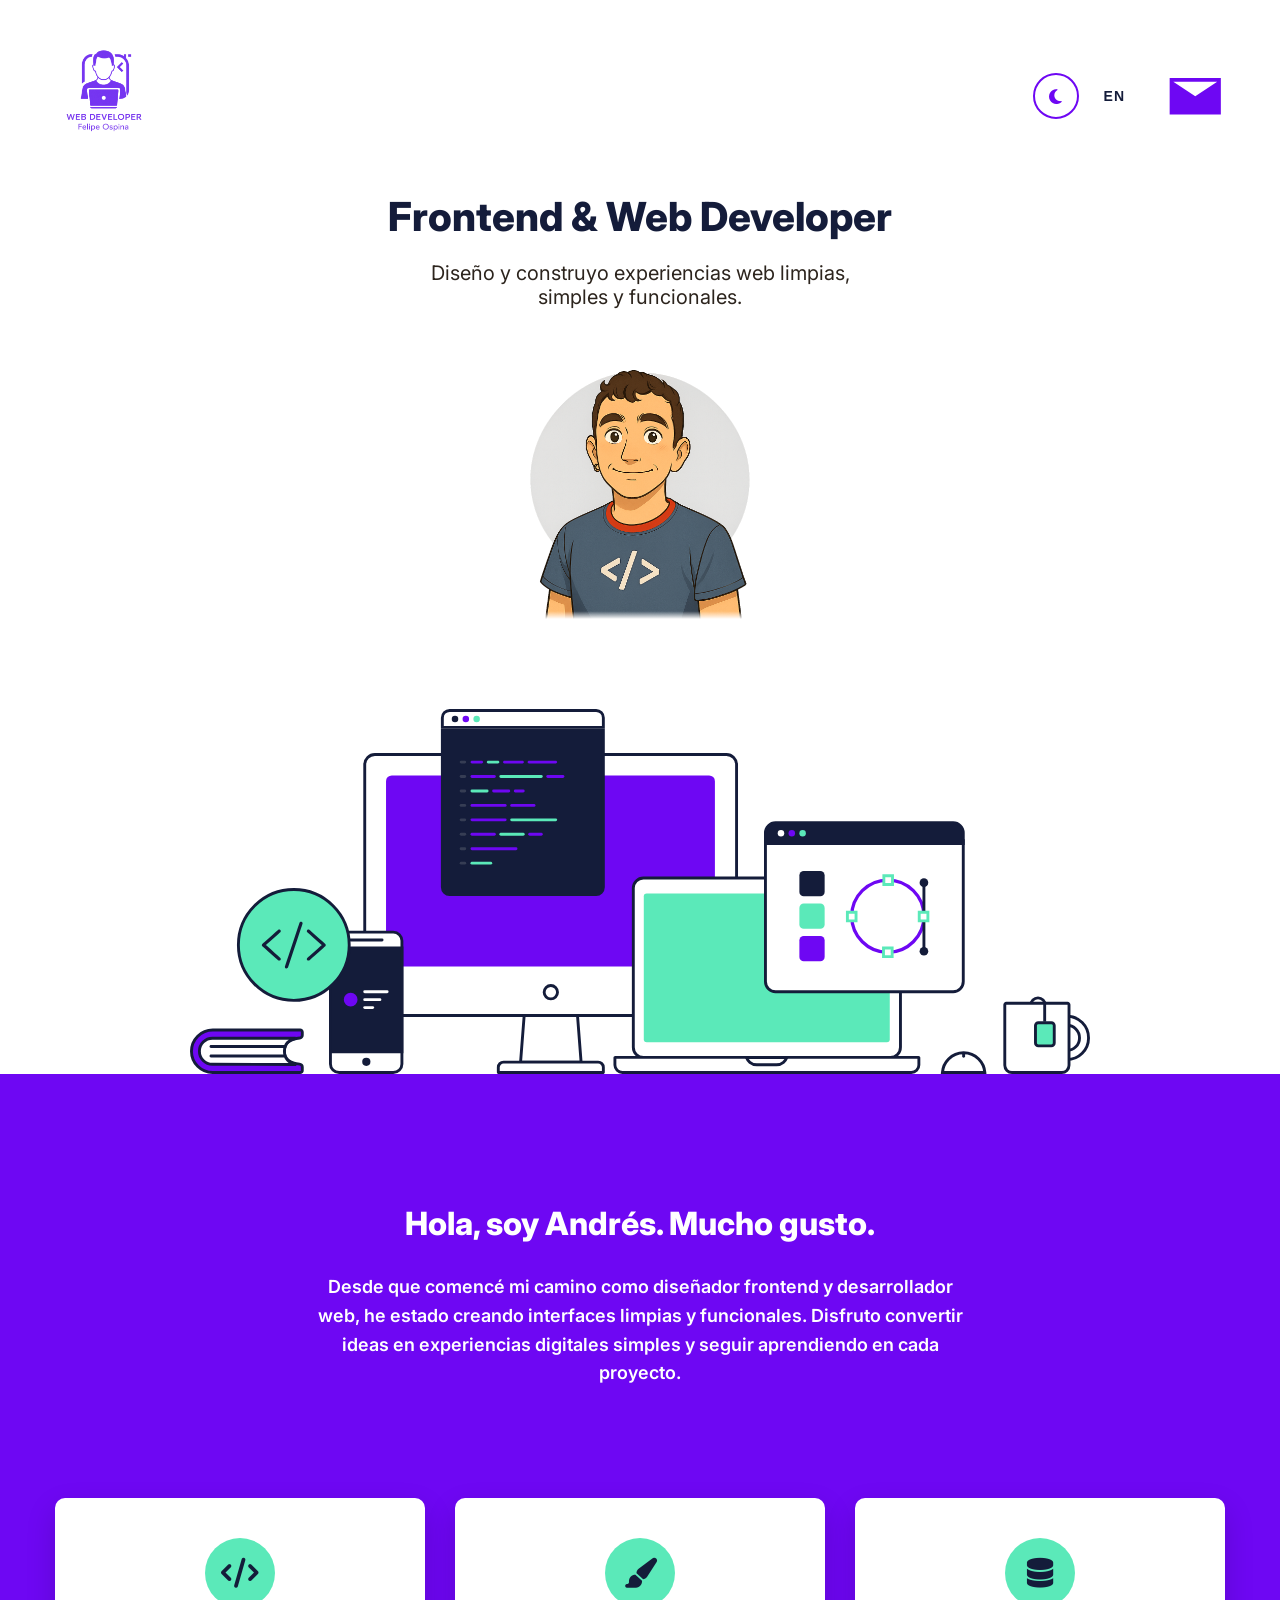
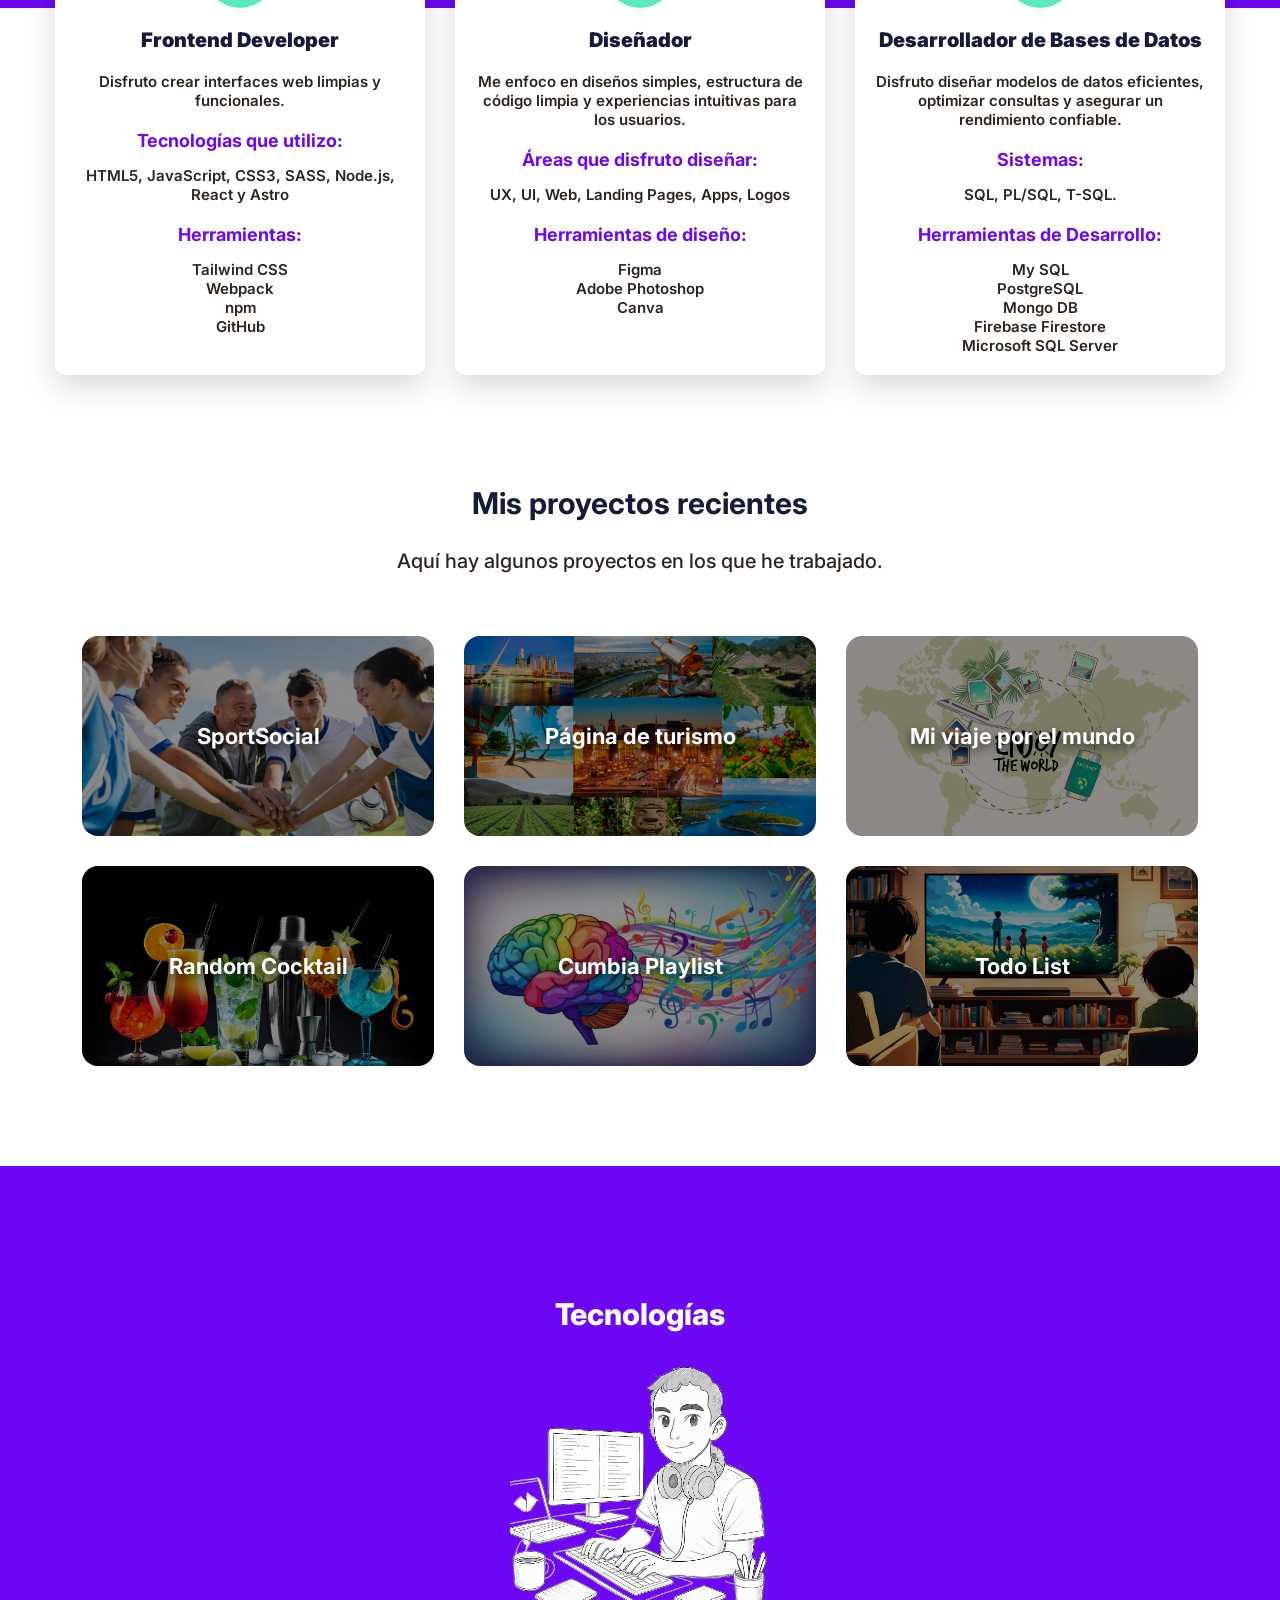
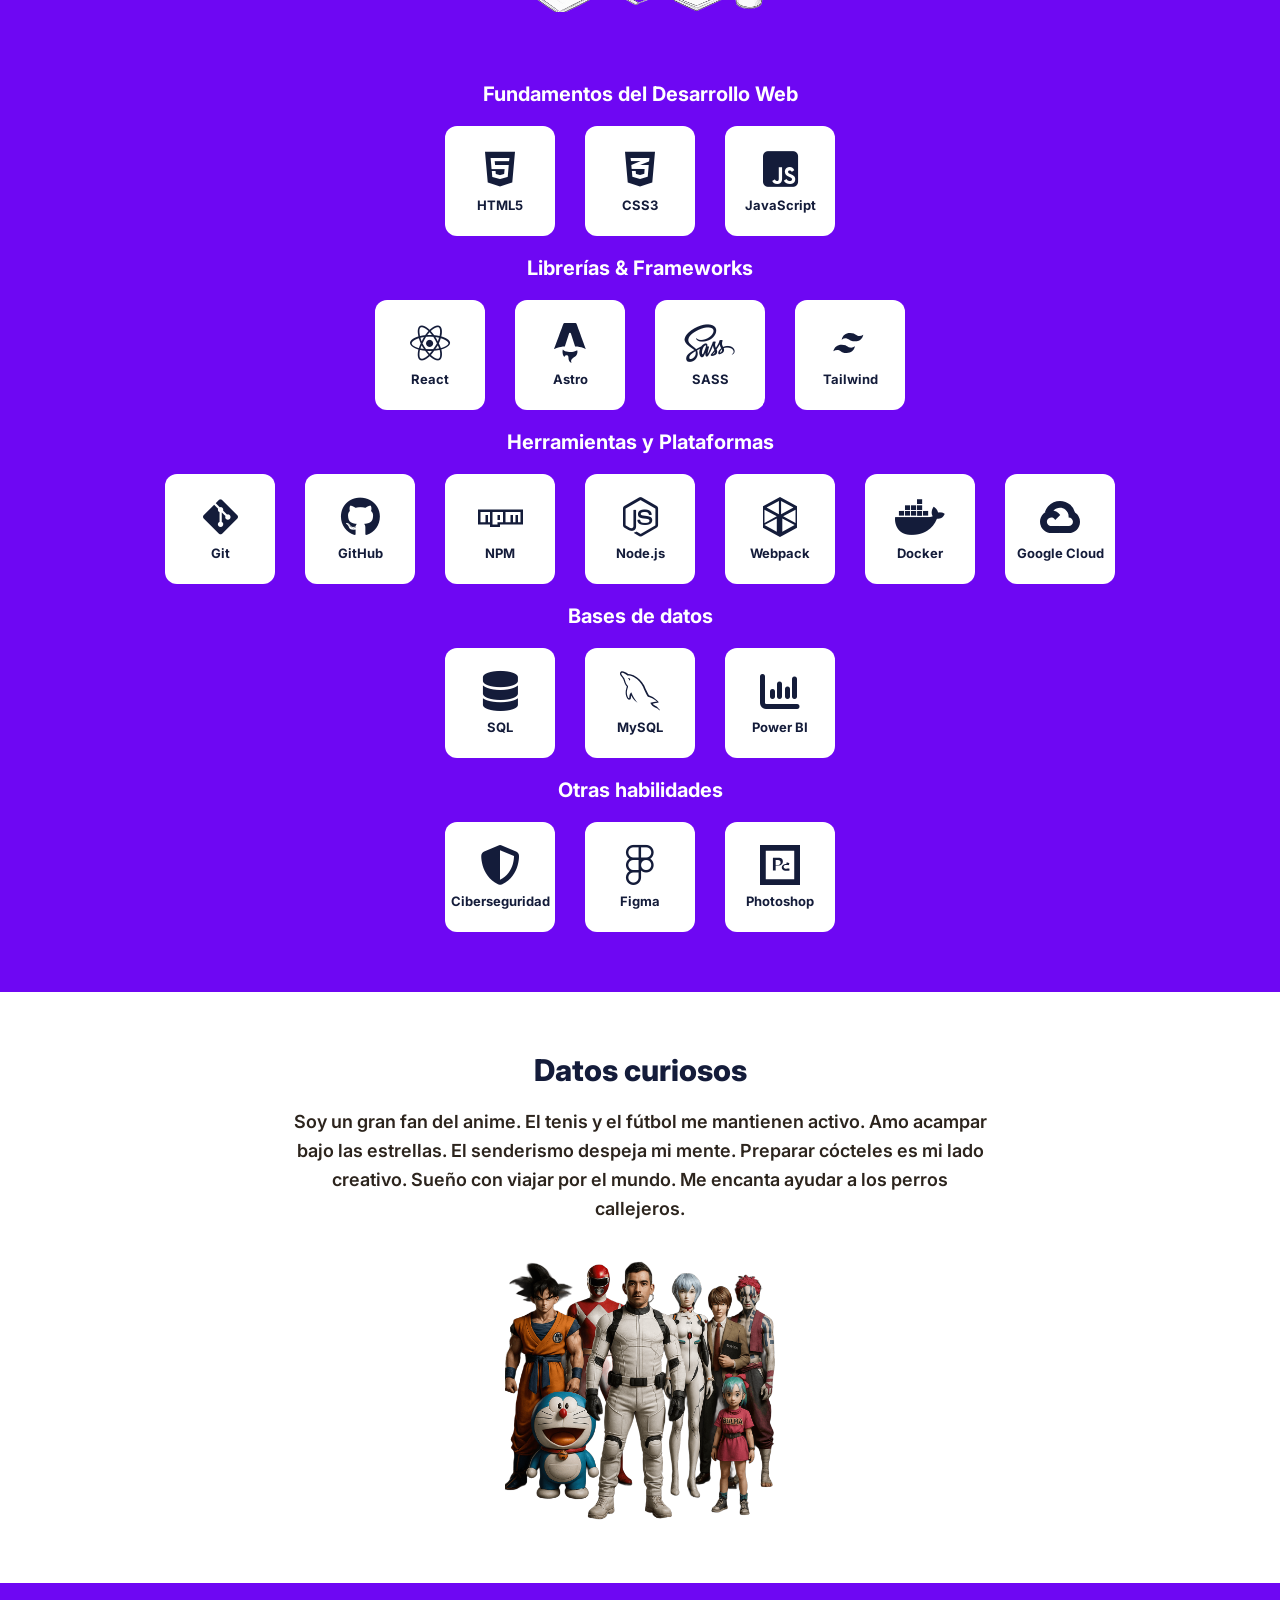
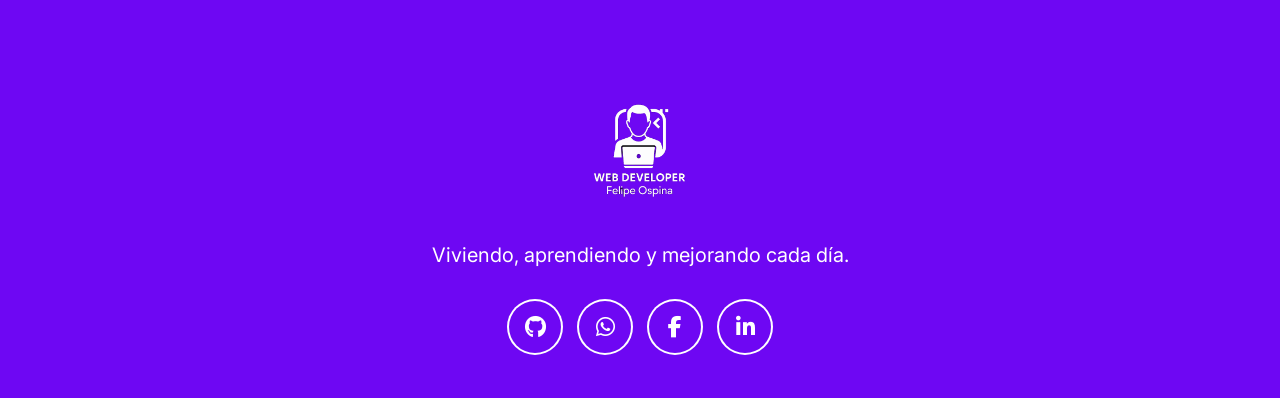
==== commit bdeda40b: "change place targets proyects" ====
--- a/index.html
+++ b/index.html
@@ -11,7 +11,7 @@
       href="https://fonts.googleapis.com/css2?family=Inter:ital,opsz,wght@0,14..32,100..900;1,14..32,100..900&display=swap"
       rel="stylesheet"
     />
-    <link rel="stylesheet" href="/styles/index.css" />
+    <link rel="stylesheet" href="styles/index.css" />
     <link
       rel="stylesheet"
       href="styles/index-tablet.css"
@@ -215,28 +215,31 @@
             </div>
           </div>
 
-          <!-- Todo List -->
+          <!-- Turismo -->
           <div class="project-card">
-            <div class="card-bg bg-todolist">
-              <h3 class="card-title">Todo List</h3>
+            <div class="card-bg bg-turismo">
+              <h3 class="card-title" data-i18n="projects.tourism.title">
+                Página de turismo
+              </h3>
             </div>
 
             <div class="card-content-projects">
-              <p class="card-description" data-i18n="projects.todo.desc">
-                Lista para controlar series de anime.
+              <p class="card-description" data-i18n="projects.tourism.desc">
+                HuilaGo Turismo
               </p>
-              <h2 data-i18n="projects.todo.tech"></h2>
+
+              <h2 data-i18n="projects.tourism.tech"></h2>
 
 
               <div class="card-links">
                 <a
                   data-i18n="projects.visit"
-                  href="https://ospinafelipedev.github.io/Anime-List/"
+                  href="https://ospinafelipedev.github.io/huila-go/"
                   target="_blank"
                   class="visit-link"
                 ></a>
                 <a
-                  href="https://github.com/OspinaFelipeDev/Anime-List"
+                  href="https://github.com/OspinaFelipeDev/huila-go"
                   target="_blank"
                   class="github-link"
                   data-i18n-aria="projects.github"
@@ -248,6 +251,8 @@
             </div>
           </div>
 
+          
+
           <!-- Viajes -->
           <div class="project-card">
             <div class="card-bg bg-viajes">
@@ -351,31 +356,28 @@
             </div>
           </div>
 
-          <!-- Turismo -->
+          <!-- Todo List -->
           <div class="project-card">
-            <div class="card-bg bg-turismo">
-              <h3 class="card-title" data-i18n="projects.tourism.title">
-                Página de turismo
-              </h3>
+            <div class="card-bg bg-todolist">
+              <h3 class="card-title">Todo List</h3>
             </div>
 
             <div class="card-content-projects">
-              <p class="card-description" data-i18n="projects.tourism.desc">
-                Página web de turismo.
+              <p class="card-description" data-i18n="projects.todo.desc">
+                Lista para controlar series de anime.
               </p>
-
-              <h2 data-i18n="projects.tourism.tech"></h2>
+              <h2 data-i18n="projects.todo.tech"></h2>
 
 
               <div class="card-links">
                 <a
                   data-i18n="projects.visit"
-                  href="https://ospinafelipedev.github.io/viajes-felipe/"
+                  href="https://ospinafelipedev.github.io/Anime-List/"
                   target="_blank"
                   class="visit-link"
                 ></a>
                 <a
-                  href="https://github.com/OspinaFelipeDev/viajes-felipe"
+                  href="https://github.com/OspinaFelipeDev/Anime-List"
                   target="_blank"
                   class="github-link"
                   data-i18n-aria="projects.github"
@@ -386,6 +388,8 @@
               </div>
             </div>
           </div>
+
+          
         </div>
       </section>
 
